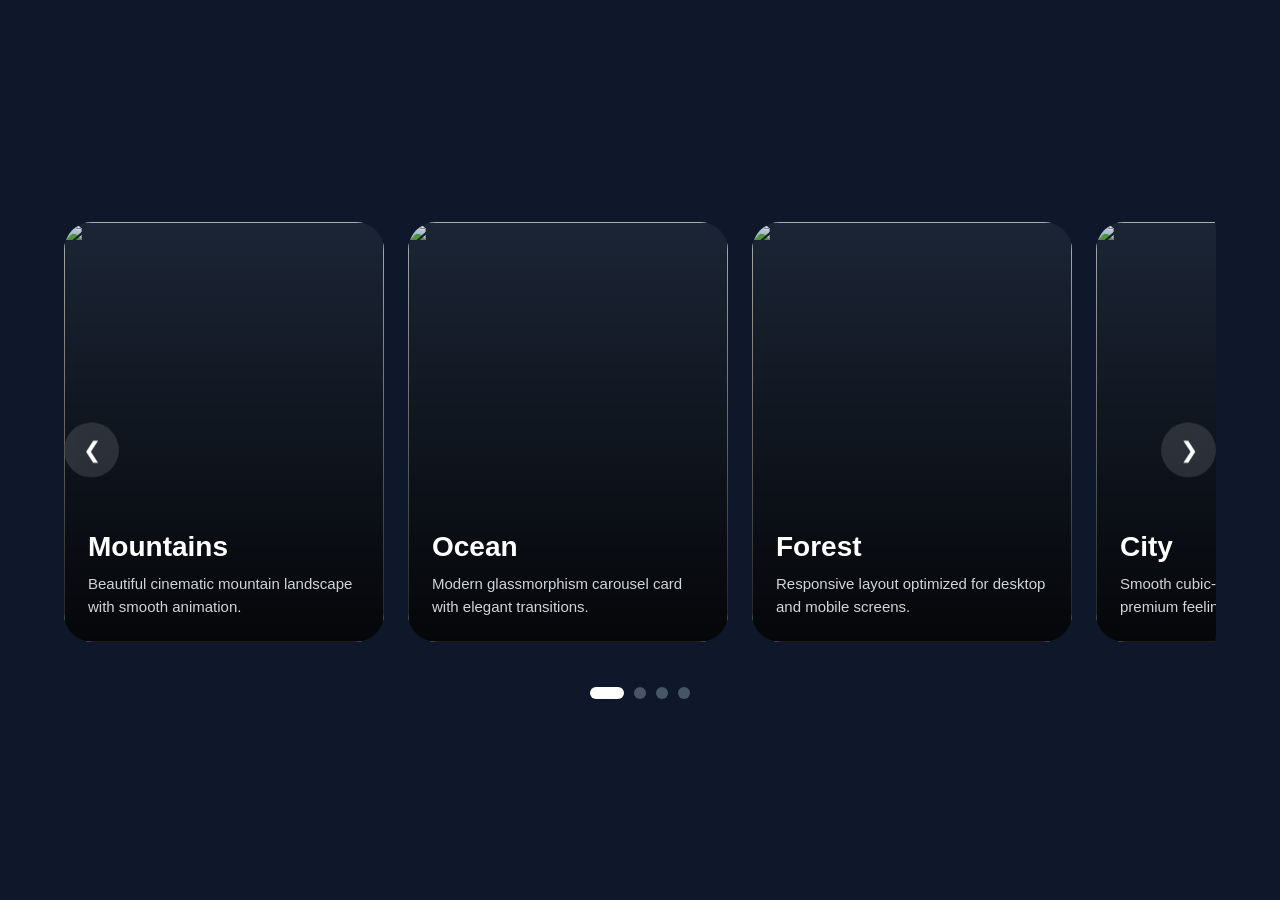
==== caresoul.html @ 3caa7512 "some changes" ====
<!DOCTYPE html>
<html lang="en">
<head>
  <meta charset="UTF-8" />
  <meta name="viewport" content="width=device-width, initial-scale=1.0"/>
  <title>Modern Carousel</title>

  <style>
    *{
      margin:0;
      padding:0;
      box-sizing:border-box;
    }

    body{
      min-height:100vh;
      display:flex;
      align-items:center;
      justify-content:center;
      background:#0f172a;
      font-family:Arial, Helvetica, sans-serif;
      overflow:hidden;
    }

    .carousel-wrapper{
      width:90%;
      max-width:1200px;
      position:relative;
    }

    .carousel{
      overflow:hidden;
      border-radius:28px;
      padding:20px 0;
    }

    .carousel-track{
      display:flex;
      gap:24px;
      transition:transform 0.7s cubic-bezier(.22,1,.36,1);
      will-change:transform;
    }

    .card{
      min-width:320px;
      height:420px;
      border-radius:28px;
      overflow:hidden;
      position:relative;
      flex-shrink:0;
      background:#1e293b;
      cursor:pointer;
      transition:transform .4s ease;
    }

    .card:hover{
      transform:translateY(-10px);
    }

    .card img{
      width:100%;
      height:100%;
      object-fit:cover;
    }

    .overlay{
      position:absolute;
      inset:0;
      background:linear-gradient(
        to top,
        rgba(0,0,0,.85),
        rgba(0,0,0,.1)
      );
      display:flex;
      flex-direction:column;
      justify-content:flex-end;
      padding:24px;
      color:white;
    }

    .overlay h2{
      font-size:28px;
      margin-bottom:10px;
      font-weight:700;
    }

    .overlay p{
      color:#d1d5db;
      line-height:1.5;
      font-size:15px;
    }

    .btns{
      position:absolute;
      top:50%;
      left:0;
      width:100%;
      display:flex;
      justify-content:space-between;
      transform:translateY(-50%);
      pointer-events:none;
    }

    .btn{
      width:55px;
      height:55px;
      border:none;
      border-radius:50%;
      background:rgba(255,255,255,.12);
      backdrop-filter:blur(10px);
      color:white;
      font-size:22px;
      cursor:pointer;
      pointer-events:auto;
      transition:.3s;
    }

    .btn:hover{
      background:white;
      color:black;
      transform:scale(1.08);
    }

    .dots{
      display:flex;
      justify-content:center;
      gap:10px;
      margin-top:25px;
    }

    .dot{
      width:12px;
      height:12px;
      border-radius:50%;
      background:#475569;
      transition:.3s;
      cursor:pointer;
    }

    .dot.active{
      width:34px;
      border-radius:20px;
      background:white;
    }

    @media(max-width:768px){

      .card{
        min-width:85vw;
        height:380px;
      }

      .overlay h2{
        font-size:24px;
      }
    }

  </style>
</head>
<body>

  <div class="carousel-wrapper">

    <div class="carousel">
      <div class="carousel-track">

        <div class="card">
          <img src="https://images.unsplash.com/photo-1506744038136-46273834b3fb?q=80&w=1200&auto=format&fit=crop" alt="">
          <div class="overlay">
            <h2>Mountains</h2>
            <p>Beautiful cinematic mountain landscape with smooth animation.</p>
          </div>
        </div>

        <div class="card">
          <img src="https://images.unsplash.com/photo-1507525428034-b723cf961d3e?q=80&w=1200&auto=format&fit=crop" alt="">
          <div class="overlay">
            <h2>Ocean</h2>
            <p>Modern glassmorphism carousel card with elegant transitions.</p>
          </div>
        </div>

        <div class="card">
          <img src="https://images.unsplash.com/photo-1493246507139-91e8fad9978e?q=80&w=1200&auto=format&fit=crop" alt="">
          <div class="overlay">
            <h2>Forest</h2>
            <p>Responsive layout optimized for desktop and mobile screens.</p>
          </div>
        </div>

        <div class="card">
          <img src="https://images.unsplash.com/photo-1519608487953-e999c86e7455?q=80&w=1200&auto=format&fit=crop" alt="">
          <div class="overlay">
            <h2>City</h2>
            <p>Smooth cubic-bezier scroll animation for premium feeling.</p>
          </div>
        </div>

      </div>
    </div>

    <div class="btns">
      <button class="btn prev">&#10094;</button>
      <button class="btn next">&#10095;</button>
    </div>

    <div class="dots"></div>

  </div>

  <script>

    const track = document.querySelector(".carousel-track");
    const cards = document.querySelectorAll(".card");
    const nextBtn = document.querySelector(".next");
    const prevBtn = document.querySelector(".prev");
    const dotsContainer = document.querySelector(".dots");

    let index = 0;

    // Create dots
    cards.forEach((_, i) => {
      const dot = document.createElement("div");
      dot.classList.add("dot");

      if(i === 0) dot.classList.add("active");

      dot.addEventListener("click", () => {
        index = i;
        updateCarousel();
      });

      dotsContainer.appendChild(dot);
    });

    const dots = document.querySelectorAll(".dot");

    function updateCarousel(){

      const cardWidth = cards[0].offsetWidth + 24;

      track.style.transform = `translateX(-${index * cardWidth}px)`;

      dots.forEach(dot => dot.classList.remove("active"));
      dots[index].classList.add("active");
    }

    nextBtn.addEventListener("click", () => {

      if(index < cards.length - 1){
        index++;
      } else {
        index = 0;
      }

      updateCarousel();
    });

    prevBtn.addEventListener("click", () => {

      if(index > 0){
        index--;
      } else {
        index = cards.length - 1;
      }

      updateCarousel();
    });

    // Auto slide
    setInterval(() => {

      if(index < cards.length - 1){
        index++;
      } else {
        index = 0;
      }

      updateCarousel();

    }, 4000);

  </script>

</body>
</html>
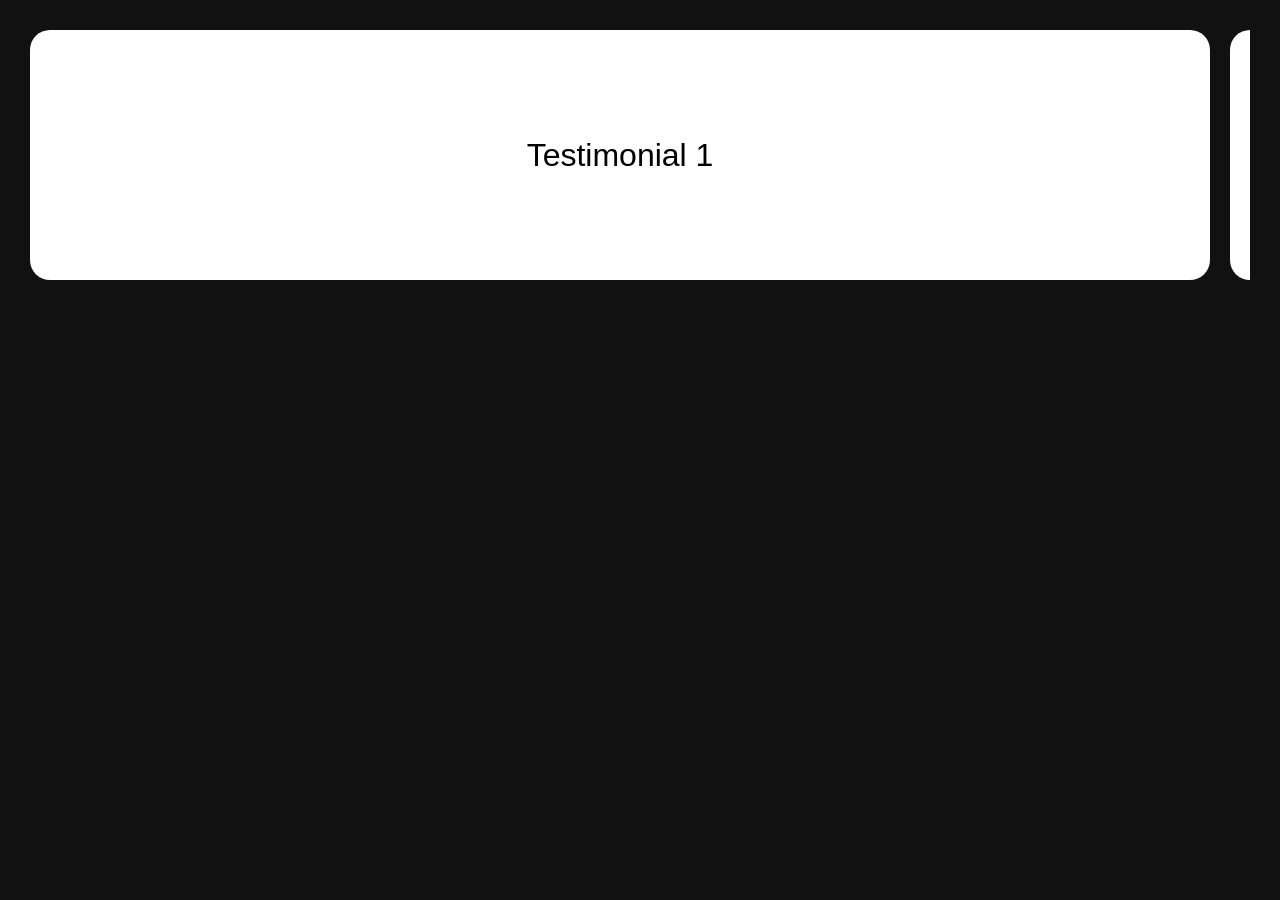
==== commit ab082543: "scroll caresoul" ====
--- a/caresoul.html
+++ b/caresoul.html
@@ -6,280 +6,103 @@
   <title>Modern Carousel</title>
 
   <style>
-    *{
-      margin:0;
-      padding:0;
-      box-sizing:border-box;
-    }
+* {
+  margin: 0;
+  padding: 0;
+  box-sizing: border-box;
+}
 
-    body{
-      min-height:100vh;
-      display:flex;
-      align-items:center;
-      justify-content:center;
-      background:#0f172a;
-      font-family:Arial, Helvetica, sans-serif;
-      overflow:hidden;
-    }
+body {
+  background: #111;
+  padding: 30px;
+  font-family: sans-serif;
+}
 
-    .carousel-wrapper{
-      width:90%;
-      max-width:1200px;
-      position:relative;
-    }
+.testimonial-carousel {
+  overflow: hidden;
+  width: 100%;
+  touch-action: pan-y;
+}
 
-    .carousel{
-      overflow:hidden;
-      border-radius:28px;
-      padding:20px 0;
-    }
+.testimonial-track {
+  display: flex;
+  gap: 20px;
+  transition: transform 0.4s ease;
+}
 
-    .carousel-track{
-      display:flex;
-      gap:24px;
-      transition:transform 0.7s cubic-bezier(.22,1,.36,1);
-      will-change:transform;
-    }
+.card {
+  min-width: calc(100% - 40px);
+  height: 250px;
+  background: white;
+  border-radius: 20px;
+  flex-shrink: 0;
 
-    .card{
-      min-width:320px;
-      height:420px;
-      border-radius:28px;
-      overflow:hidden;
-      position:relative;
-      flex-shrink:0;
-      background:#1e293b;
-      cursor:pointer;
-      transition:transform .4s ease;
-    }
+  display: flex;
+  align-items: center;
+  justify-content: center;
 
-    .card:hover{
-      transform:translateY(-10px);
-    }
-
-    .card img{
-      width:100%;
-      height:100%;
-      object-fit:cover;
-    }
-
-    .overlay{
-      position:absolute;
-      inset:0;
-      background:linear-gradient(
-        to top,
-        rgba(0,0,0,.85),
-        rgba(0,0,0,.1)
-      );
-      display:flex;
-      flex-direction:column;
-      justify-content:flex-end;
-      padding:24px;
-      color:white;
-    }
-
-    .overlay h2{
-      font-size:28px;
-      margin-bottom:10px;
-      font-weight:700;
-    }
-
-    .overlay p{
-      color:#d1d5db;
-      line-height:1.5;
-      font-size:15px;
-    }
-
-    .btns{
-      position:absolute;
-      top:50%;
-      left:0;
-      width:100%;
-      display:flex;
-      justify-content:space-between;
-      transform:translateY(-50%);
-      pointer-events:none;
-    }
-
-    .btn{
-      width:55px;
-      height:55px;
-      border:none;
-      border-radius:50%;
-      background:rgba(255,255,255,.12);
-      backdrop-filter:blur(10px);
-      color:white;
-      font-size:22px;
-      cursor:pointer;
-      pointer-events:auto;
-      transition:.3s;
-    }
-
-    .btn:hover{
-      background:white;
-      color:black;
-      transform:scale(1.08);
-    }
-
-    .dots{
-      display:flex;
-      justify-content:center;
-      gap:10px;
-      margin-top:25px;
-    }
-
-    .dot{
-      width:12px;
-      height:12px;
-      border-radius:50%;
-      background:#475569;
-      transition:.3s;
-      cursor:pointer;
-    }
-
-    .dot.active{
-      width:34px;
-      border-radius:20px;
-      background:white;
-    }
-
-    @media(max-width:768px){
-
-      .card{
-        min-width:85vw;
-        height:380px;
-      }
-
-      .overlay h2{
-        font-size:24px;
-      }
-    }
-
+  font-size: 2rem;
+}
   </style>
 </head>
 <body>
+<div class="testimonial-carousel">
 
-  <div class="carousel-wrapper">
+  <div class="testimonial-track">
 
-    <div class="carousel">
-      <div class="carousel-track">
-
-        <div class="card">
-          <img src="https://images.unsplash.com/photo-1506744038136-46273834b3fb?q=80&w=1200&auto=format&fit=crop" alt="">
-          <div class="overlay">
-            <h2>Mountains</h2>
-            <p>Beautiful cinematic mountain landscape with smooth animation.</p>
-          </div>
-        </div>
-
-        <div class="card">
-          <img src="https://images.unsplash.com/photo-1507525428034-b723cf961d3e?q=80&w=1200&auto=format&fit=crop" alt="">
-          <div class="overlay">
-            <h2>Ocean</h2>
-            <p>Modern glassmorphism carousel card with elegant transitions.</p>
-          </div>
-        </div>
-
-        <div class="card">
-          <img src="https://images.unsplash.com/photo-1493246507139-91e8fad9978e?q=80&w=1200&auto=format&fit=crop" alt="">
-          <div class="overlay">
-            <h2>Forest</h2>
-            <p>Responsive layout optimized for desktop and mobile screens.</p>
-          </div>
-        </div>
-
-        <div class="card">
-          <img src="https://images.unsplash.com/photo-1519608487953-e999c86e7455?q=80&w=1200&auto=format&fit=crop" alt="">
-          <div class="overlay">
-            <h2>City</h2>
-            <p>Smooth cubic-bezier scroll animation for premium feeling.</p>
-          </div>
-        </div>
-
-      </div>
-    </div>
-
-    <div class="btns">
-      <button class="btn prev">&#10094;</button>
-      <button class="btn next">&#10095;</button>
-    </div>
-
-    <div class="dots"></div>
+    <div class="card">Testimonial 1</div>
+    <div class="card">Testimonial 2</div>
+    <div class="card">Testimonial 3</div>
+    <div class="card">Testimonial 4</div>
 
   </div>
 
+</div>
   <script>
+const track = document.querySelector(".testimonial-track");
+const cards = document.querySelectorAll(".card");
 
-    const track = document.querySelector(".carousel-track");
-    const cards = document.querySelectorAll(".card");
-    const nextBtn = document.querySelector(".next");
-    const prevBtn = document.querySelector(".prev");
-    const dotsContainer = document.querySelector(".dots");
+let index = 0;
 
-    let index = 0;
+function updateSlider() {
+  const cardWidth = cards[0].offsetWidth + 20;
+  track.style.transform = `translateX(-${index * cardWidth}px)`;
+}
 
-    // Create dots
-    cards.forEach((_, i) => {
-      const dot = document.createElement("div");
-      dot.classList.add("dot");
+/* SWIPE */
 
-      if(i === 0) dot.classList.add("active");
+let startX = 0;
+let currentX = 0;
+let isDragging = false;
 
-      dot.addEventListener("click", () => {
-        index = i;
-        updateCarousel();
-      });
+track.addEventListener("touchstart", (e) => {
+  startX = e.touches[0].clientX;
+  isDragging = true;
+});
 
-      dotsContainer.appendChild(dot);
-    });
+track.addEventListener("touchmove", (e) => {
+  if (!isDragging) return;
 
-    const dots = document.querySelectorAll(".dot");
+  currentX = e.touches[0].clientX;
+});
 
-    function updateCarousel(){
+track.addEventListener("touchend", () => {
+  const diff = startX - currentX;
 
-      const cardWidth = cards[0].offsetWidth + 24;
+  // swipe left
+  if (diff > 50 && index < cards.length - 1) {
+    index++;
+  }
 
-      track.style.transform = `translateX(-${index * cardWidth}px)`;
+  // swipe right
+  else if (diff < -50 && index > 0) {
+    index--;
+  }
 
-      dots.forEach(dot => dot.classList.remove("active"));
-      dots[index].classList.add("active");
-    }
+  updateSlider();
 
-    nextBtn.addEventListener("click", () => {
-
-      if(index < cards.length - 1){
-        index++;
-      } else {
-        index = 0;
-      }
-
-      updateCarousel();
-    });
-
-    prevBtn.addEventListener("click", () => {
-
-      if(index > 0){
-        index--;
-      } else {
-        index = cards.length - 1;
-      }
-
-      updateCarousel();
-    });
-
-    // Auto slide
-    setInterval(() => {
-
-      if(index < cards.length - 1){
-        index++;
-      } else {
-        index = 0;
-      }
-
-      updateCarousel();
-
-    }, 4000);
-
+  isDragging = false;
+});
   </script>
 
 </body>
